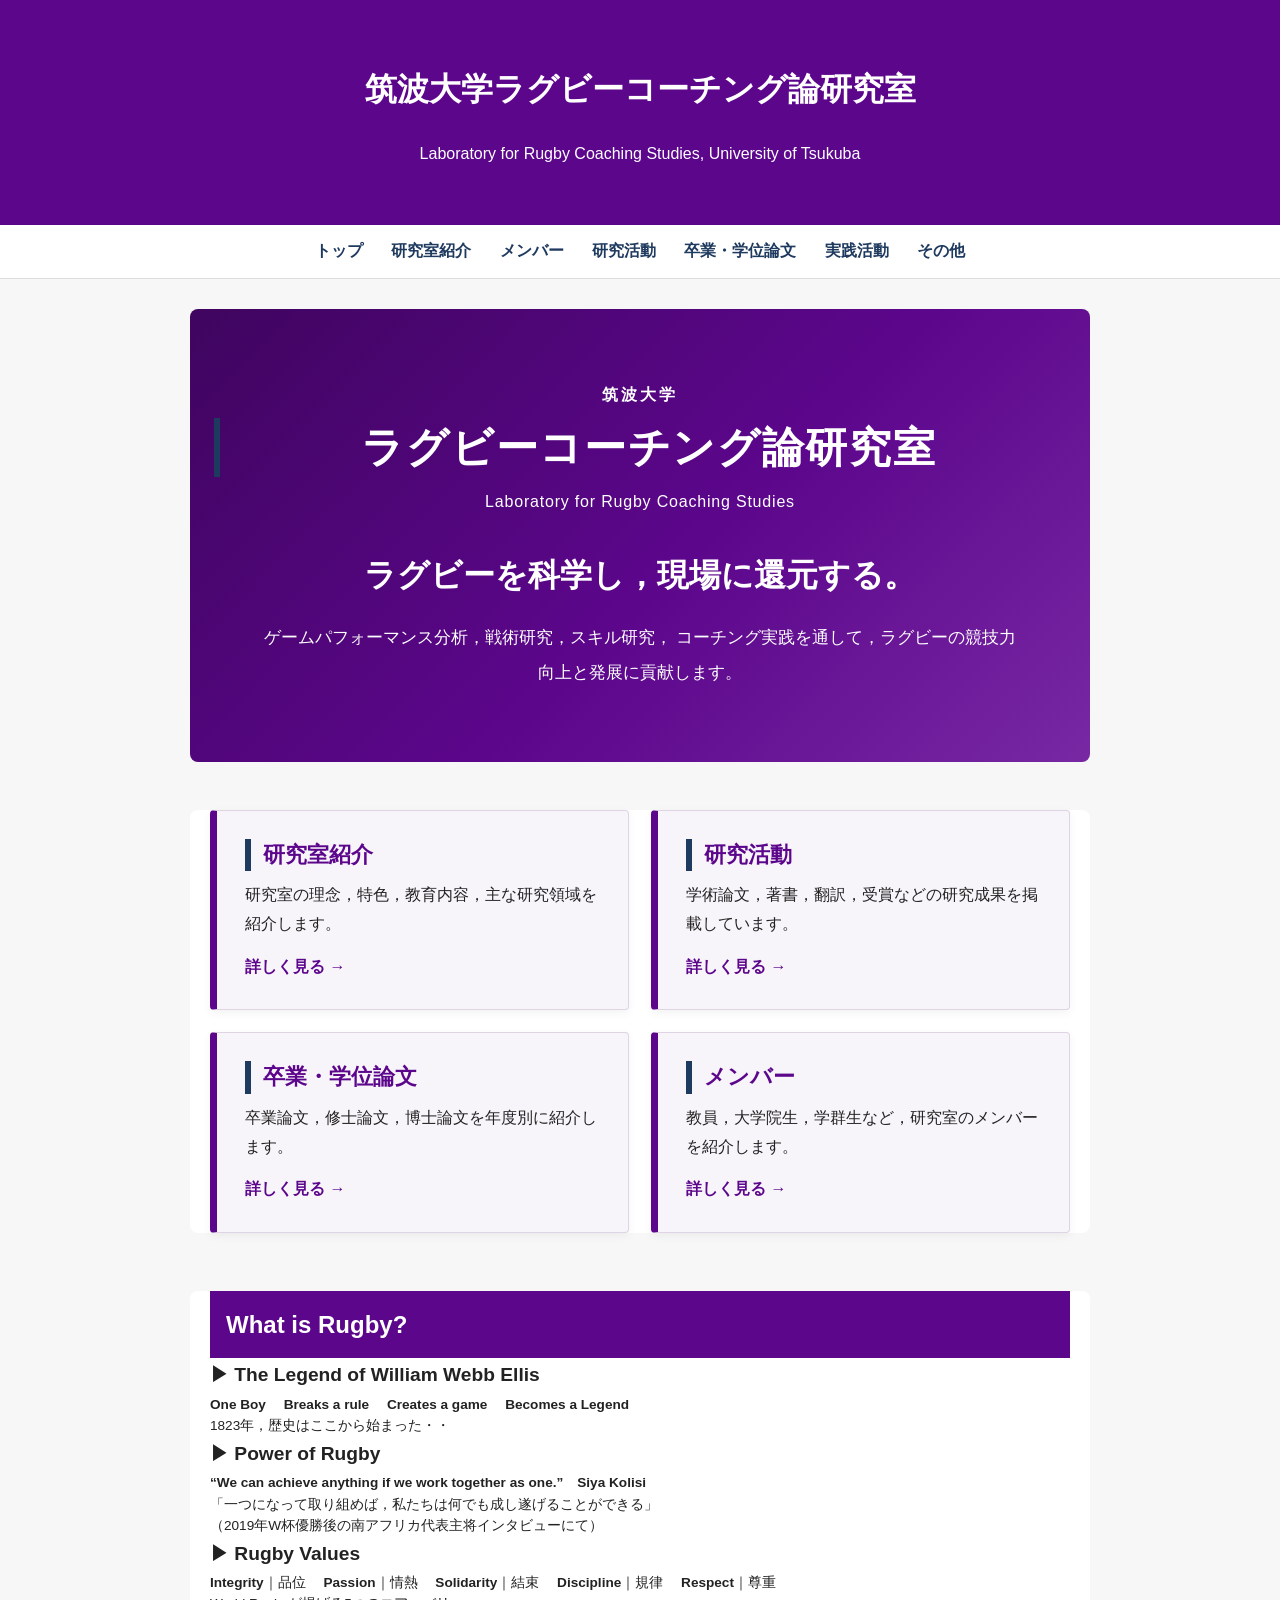
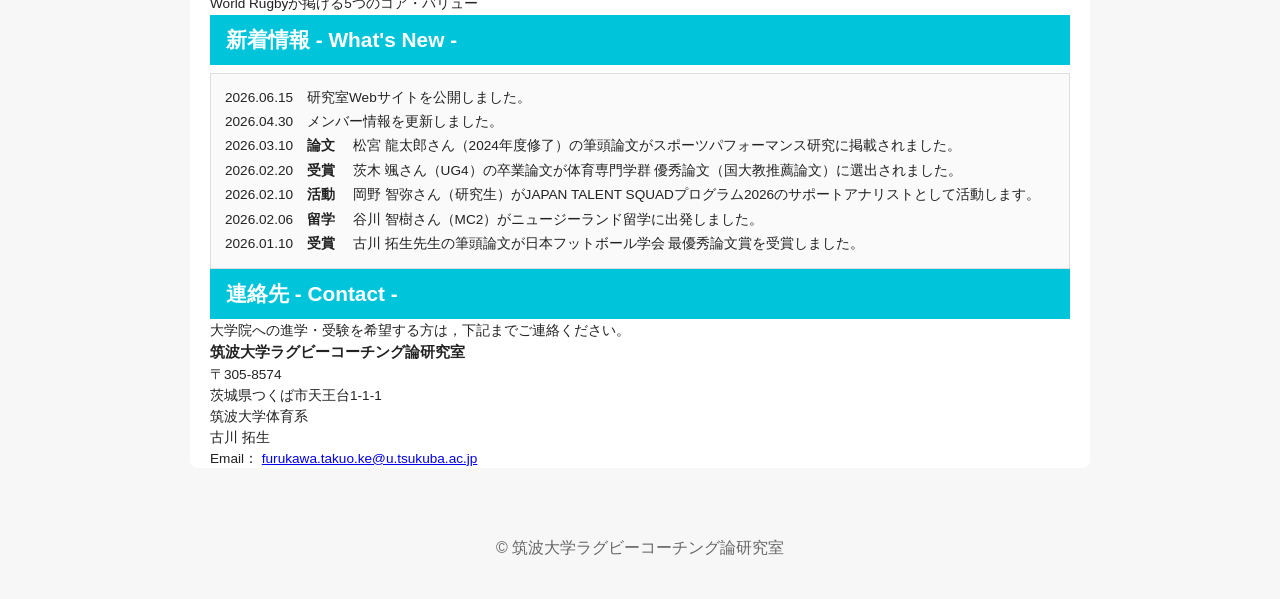
==== index.html @ 2283a502 "Update index.html" ====
<!DOCTYPE html>
<html lang="ja">
<head>
  <meta charset="UTF-8">

  <meta name="viewport" content="width=device-width, initial-scale=1.0">

  <meta
    name="description"
    content="筑波大学ラグビーコーチング論研究室のWebサイトです。ラグビーのゲームパフォーマンス分析，戦術研究，スキル研究，コーチング実践に取り組んでいます。"
  >

  <title>筑波大学ラグビーコーチング論研究室</title>

  <link rel="stylesheet" href="style.css">

  <style>
    html {
      scroll-behavior: smooth;
    }

    body {
      overflow-x: hidden;
    }

    /* トップページ冒頭 */
    .hero {
      margin: 0;
      padding: 72px 24px;
      color: #ffffff;
      text-align: center;
      background:
        linear-gradient(
          135deg,
          #3f055f 0%,
          #5c068c 55%,
          #7828a3 100%
        );
    }

    .hero-inner {
      max-width: 920px;
      margin: 0 auto;
    }

    .hero-university {
      margin: 0 0 8px;
      font-size: 1rem;
      font-weight: bold;
      letter-spacing: 0.18em;
    }

    .hero-title {
      margin: 0;
      color: #ffffff;
      font-size: 2.65rem;
      line-height: 1.4;
      letter-spacing: 0.04em;
    }

    .hero-en {
      margin: 12px 0 36px;
      font-size: 1rem;
      line-height: 1.6;
      letter-spacing: 0.05em;
    }

    .hero-catch {
      margin: 0 0 20px;
      font-size: 2rem;
      font-weight: bold;
      line-height: 1.55;
    }

    .hero-description {
      max-width: 760px;
      margin: 0 auto;
      font-size: 1.08rem;
      line-height: 2;
    }

    /* 主要ページへの入口 */
    .top-links {
      display: grid;
      grid-template-columns: repeat(2, 1fr);
      gap: 22px;
      max-width: 1000px;
      margin: 48px auto 58px;
      padding: 0 20px;
    }

    .top-card {
      display: block;
      padding: 28px;
      color: #222222;
      text-decoration: none;
      background: #f8f5fa;
      border: 1px solid #ded4e4;
      border-left: 7px solid #5c068c;
      border-radius: 4px;
      box-shadow: 0 3px 10px rgba(0, 0, 0, 0.05);
      transition:
        transform 0.2s ease,
        box-shadow 0.2s ease,
        background 0.2s ease;
    }

    .top-card:hover,
    .top-card:focus {
      background: #ffffff;
      transform: translateY(-4px);
      box-shadow: 0 8px 20px rgba(0, 0, 0, 0.12);
    }

    .top-card h2 {
      margin: 0 0 10px;
      color: #5c068c;
      font-size: 1.35rem;
      line-height: 1.5;
    }

    .top-card p {
      margin: 0;
      line-height: 1.8;
    }

    .top-card-arrow {
      display: inline-block;
      margin-top: 14px;
      color: #5c068c;
      font-weight: bold;
    }

    /* トップページ本文 */
    .home-content {
      max-width: 1100px;
      margin: 0 auto;
      padding: 0 20px;
    }

    .home-content .member-profile p,
    .news-item {
      overflow-wrap: anywhere;
      word-break: normal;
    }

    /* スマートフォン表示 */
    @media (max-width: 768px) {
      .hero {
        padding: 50px 18px;
      }

      .hero-university {
        font-size: 0.95rem;
      }

      .hero-title {
        font-size: 1.85rem;
      }

      .hero-en {
        margin-bottom: 28px;
        font-size: 0.9rem;
      }

      .hero-catch {
        font-size: 1.5rem;
      }

      .hero-description {
        font-size: 1rem;
        line-height: 1.9;
        text-align: left;
      }

      .top-links {
        grid-template-columns: 1fr;
        gap: 15px;
        margin: 32px auto 45px;
        padding: 0 15px;
      }

      .top-card {
        padding: 22px 20px;
      }

      .top-card h2 {
        font-size: 1.25rem;
      }

      .home-content {
        padding: 0 15px;
      }

      nav {
        display: flex;
        flex-wrap: wrap;
        justify-content: center;
      }

      nav a {
        box-sizing: border-box;
        padding: 10px 12px;
      }

      .member-profile {
        box-sizing: border-box;
        max-width: 100%;
      }

      .news-scroll {
        box-sizing: border-box;
        max-width: 100%;
      }
    }

    @media (max-width: 480px) {
      .hero {
        padding: 42px 16px;
      }

      .hero-title {
        font-size: 1.55rem;
      }

      .hero-catch {
        font-size: 1.3rem;
      }

      .hero-description {
        font-size: 0.98rem;
      }

      header h1 {
        font-size: 1.4rem;
      }

      header p {
        font-size: 0.85rem;
      }

      nav a {
        width: 50%;
        padding: 11px 5px;
        text-align: center;
      }
    }
  </style>
</head>

<body>
  <header>
    <h1>筑波大学ラグビーコーチング論研究室</h1>
    <p>Laboratory for Rugby Coaching Studies, University of Tsukuba</p>
  </header>

  <nav aria-label="メインナビゲーション">
    <a href="index.html">トップ</a>
    <a href="about.html">研究室紹介</a>
    <a href="members.html">メンバー</a>
    <a href="publications.html">研究活動</a>
    <a href="theses.html">卒業・学位論文</a>
    <a href="practice.html">実践活動</a>
    <a href="others.html">その他</a>
  </nav>

  <main>
    <!-- トップページのメインエリア -->
    <section class="hero">
      <div class="hero-inner">
        <p class="hero-university">筑波大学</p>

        <h2 class="hero-title">
          ラグビーコーチング論研究室
        </h2>

        <p class="hero-en">
          Laboratory for Rugby Coaching Studies
        </p>

        <p class="hero-catch">
          ラグビーを科学し，現場に還元する。
        </p>

        <p class="hero-description">
          ゲームパフォーマンス分析，戦術研究，スキル研究，
          コーチング実践を通して，ラグビーの競技力向上と発展に貢献します。
        </p>
      </div>
    </section>

    <!-- 主要ページへの入口 -->
    <section class="top-links" aria-label="主要ページ">
      <a class="top-card" href="about.html">
        <h2>研究室紹介</h2>
        <p>
          研究室の理念，特色，教育内容，主な研究領域を紹介します。
        </p>
        <span class="top-card-arrow">詳しく見る →</span>
      </a>

      <a class="top-card" href="publications.html">
        <h2>研究活動</h2>
        <p>
          学術論文，著書，翻訳，受賞などの研究成果を掲載しています。
        </p>
        <span class="top-card-arrow">詳しく見る →</span>
      </a>

      <a class="top-card" href="theses.html">
        <h2>卒業・学位論文</h2>
        <p>
          卒業論文，修士論文，博士論文を年度別に紹介します。
        </p>
        <span class="top-card-arrow">詳しく見る →</span>
      </a>

      <a class="top-card" href="members.html">
        <h2>メンバー</h2>
        <p>
          教員，大学院生，学群生など，研究室のメンバーを紹介します。
        </p>
        <span class="top-card-arrow">詳しく見る →</span>
      </a>
    </section>

    <section class="home-content">
      <p class="tagline-classicpurple">What is Rugby?</p>

      <p class="tagline">▶︎ The Legend of William Webb Ellis</p>

      <div class="member-profile">
        <p>
          <span class="bold-text">One Boy</span>　
          <span class="bold-text">Breaks a rule</span>　
          <span class="bold-text">Creates a game</span>　
          <span class="bold-text">Becomes a Legend</span>
        </p>

        <p>1823年，歴史はここから始まった・・</p>
      </div>

      <p class="tagline">▶︎ Power of Rugby</p>

      <div class="member-profile">
        <p>
          <span class="bold-text">
            “We can achieve anything if we work together as one.”　Siya Kolisi
          </span>
        </p>

        <p>
          「一つになって取り組めば，私たちは何でも成し遂げることができる」
        </p>

        <p>
          （2019年W杯優勝後の南アフリカ代表主将インタビューにて）
        </p>
      </div>

      <p class="tagline">▶︎ Rugby Values</p>

      <div class="member-profile">
        <p>
          <span class="bold-text">Integrity</span>｜品位　
          <span class="bold-text">Passion</span>｜情熱　
          <span class="bold-text">Solidarity</span>｜結束　
          <span class="bold-text">Discipline</span>｜規律　
          <span class="bold-text">Respect</span>｜尊重
        </p>

        <p>World Rugbyが掲げる5つのコア・バリュー</p>
      </div>

      <p class="tagline-futureblue">
        新着情報 - What's New -
      </p>

      <div class="news-scroll">
        <p class="news-item">
          2026.06.15　研究室Webサイトを公開しました。
        </p>

        <p class="news-item">
          2026.04.30　メンバー情報を更新しました。
        </p>

        <p class="news-item">
          2026.03.10　<span class="bold-text">論文</span>　
          松宮 龍太郎さん（2024年度修了）の筆頭論文がスポーツパフォーマンス研究に掲載されました。
        </p>

        <p class="news-item">
          2026.02.20　<span class="bold-text">受賞</span>　
          茨木 颯さん（UG4）の卒業論文が体育専門学群 優秀論文（国大教推薦論文）に選出されました。
        </p>

        <p class="news-item">
          2026.02.10　<span class="bold-text">活動</span>　
          岡野 智弥さん（研究生）がJAPAN TALENT SQUADプログラム2026のサポートアナリストとして活動します。
        </p>

        <p class="news-item">
          2026.02.06　<span class="bold-text">留学</span>　
          谷川 智樹さん（MC2）がニュージーランド留学に出発しました。
        </p>

        <p class="news-item">
          2026.01.10　<span class="bold-text">受賞</span>　
          古川 拓生先生の筆頭論文が日本フットボール学会 最優秀論文賞を受賞しました。
        </p>
      </div>

      <p class="tagline-futureblue">
        連絡先 - Contact -
      </p>

      <div class="member-profile">
        <p>
          大学院への進学・受験を希望する方は，下記までご連絡ください。
        </p>

        <p>
          <span class="large-bold-name">
            筑波大学ラグビーコーチング論研究室
          </span>
        </p>

        <p>〒305-8574</p>
        <p>茨城県つくば市天王台1-1-1</p>
        <p>筑波大学体育系</p>
        <p>古川 拓生</p>

        <p>
          Email：
          <a href="mailto:furukawa.takuo.ke@u.tsukuba.ac.jp">
            furukawa.takuo.ke@u.tsukuba.ac.jp
          </a>
        </p>
      </div>
    </section>
  </main>

  <footer>
    <p>&copy; 筑波大学ラグビーコーチング論研究室</p>
  </footer>
</body>
</html>
---- style.css ----
body {
  margin: 0;
  font-family: "Helvetica Neue", Arial, sans-serif;
  line-height: 1.8;
  color: #222;
  background: #f7f7f7;
}

header {
  background: #5C068C;
  color: white;
  padding: 40px 20px;
  text-align: center;
}

nav {
  background: #ffffff;
  padding: 12px;
  text-align: center;
  border-bottom: 1px solid #ddd;
}

nav a {
  margin: 0 12px;
  color: #1f3a5f;
  text-decoration: none;
  font-weight: bold;
}

main {
  max-width: 900px;
  margin: 30px auto;
  padding: 0 20px;
}

section {
  background: white;
  margin-bottom: 24px;
  padding: 24px;
  border-radius: 8px;
}

h2 {
  border-left: 6px solid #1f3a5f;
  padding-left: 12px;
}

.tagline-classicpurple {
  text-align: left;
  margin-top: 0;
  margin-bottom: 0px;
  padding: 12px 16px;
  background: #5C068C;
  color: white;
  font-size: 1.5em;
  font-weight: bold;
}

footer {
  text-align: center;
  padding: 20px;
  color: #666;
}

footer {
  text-align: center;
  padding: 20px;
  color: #666;
}

.large-text {
  font-size: 1.2em;
}

.bold-text {
  font-size: 1.0em;
  font-weight: bold;
}

.bold-text-blue {
  font-size: 1.0em;
  font-weight: bold;
  color: blue;
}

.large-bold-text {
  font-size: 1.3em;
  font-weight: bold;
}

.large-bold-name {
  font-size: 1.1em;
  font-weight: bold;
}

.left-align {
  text-align: left;
}

.tagline {
  text-align: left;
  margin-top: 0;
  margin-bottom: 0px;
  font-size: 1.2em;
  font-weight: bold;
}
.tagline-name {
  text-align: left;
  margin-top: 0;
  margin-bottom: 0px;
  font-size: 1.1em;
  font-weight: bold;
}
.tagline-futureblue {
  text-align: left;
  margin-top: 0;
  margin-bottom: 0px;
  padding: 6px 16px;
  background: #00C4D9;
  color: white;
  font-size: 1.3em;
  font-weight: bold;
}

.member-profile {
  font-size: 0.85em;
}

.member-profile p {
  margin-top: 2px;
  margin-bottom: 2px;
  line-height: 1.4;
}

```css
.news-list {
  margin-top: 10px;
  margin-bottom: 20px;
}

.news-item {
  margin-top: 4px;
  margin-bottom: 4px;
  line-height: 1.5;
  font-size: 0.9em;
}

.news-scroll {
  max-height: 180px;
  overflow-y: auto;
  border: 1px solid #ddd;
  padding: 10px 14px;
  background: #fafafa;
  margin-top: 8px;
}

.news-scroll .news-item {
  font-size: 0.85em;
}

.recommend-star {
  color: #00C4D9;
  font-weight: bold;
}

.page-links {
  margin: 18px 0 24px 0;
  padding: 12px 16px;
  background: #f4f4f4;
  border-left: 6px solid #5C068C;
}

.page-links a {
  display: inline-block;
  margin-right: 18px;
  margin-bottom: 6px;
  color: #5C068C;
  font-weight: bold;
  text-decoration: none;
}

.page-links a:hover {
  text-decoration: underline;
}
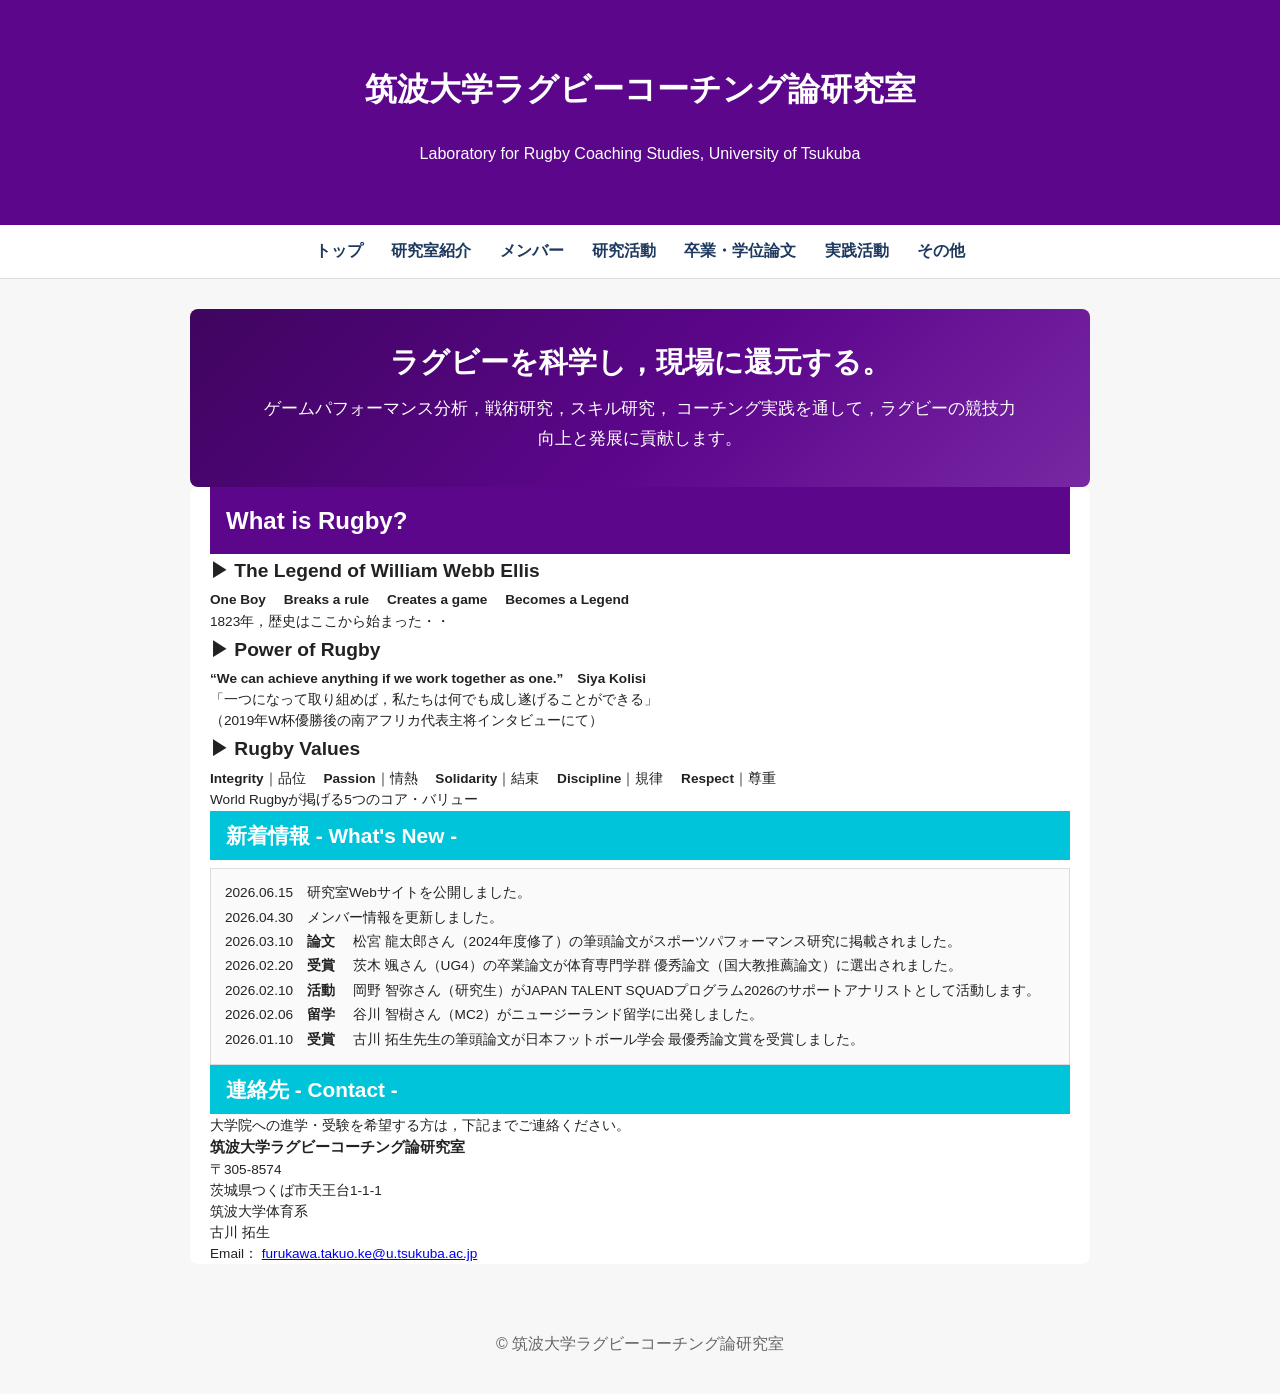
==== commit 651e06f0: "Update index.html" ====
--- a/index.html
+++ b/index.html
@@ -2,7 +2,6 @@
 <html lang="ja">
 <head>
   <meta charset="UTF-8">
-
   <meta name="viewport" content="width=device-width, initial-scale=1.0">
 
   <meta
@@ -23,115 +22,39 @@
       overflow-x: hidden;
     }
 
-    /* トップページ冒頭 */
+    /* トップページのキャッチコピー */
     .hero {
       margin: 0;
-      padding: 72px 24px;
+      padding: 32px 20px;
       color: #ffffff;
       text-align: center;
-      background:
-        linear-gradient(
-          135deg,
-          #3f055f 0%,
-          #5c068c 55%,
-          #7828a3 100%
-        );
+      background: linear-gradient(
+        135deg,
+        #3f055f 0%,
+        #5c068c 55%,
+        #7828a3 100%
+      );
     }
 
     .hero-inner {
-      max-width: 920px;
+      max-width: 900px;
       margin: 0 auto;
     }
 
-    .hero-university {
-      margin: 0 0 8px;
-      font-size: 1rem;
+    .hero-catch {
+      margin: 0 0 10px;
+      font-size: 1.8rem;
       font-weight: bold;
-      letter-spacing: 0.18em;
-    }
-
-    .hero-title {
-      margin: 0;
-      color: #ffffff;
-      font-size: 2.65rem;
-      line-height: 1.4;
-      letter-spacing: 0.04em;
-    }
-
-    .hero-en {
-      margin: 12px 0 36px;
-      font-size: 1rem;
-      line-height: 1.6;
-      letter-spacing: 0.05em;
-    }
-
-    .hero-catch {
-      margin: 0 0 20px;
-      font-size: 2rem;
-      font-weight: bold;
-      line-height: 1.55;
+      line-height: 1.5;
     }
 
     .hero-description {
       max-width: 760px;
       margin: 0 auto;
-      font-size: 1.08rem;
-      line-height: 2;
-    }
-
-    /* 主要ページへの入口 */
-    .top-links {
-      display: grid;
-      grid-template-columns: repeat(2, 1fr);
-      gap: 22px;
-      max-width: 1000px;
-      margin: 48px auto 58px;
-      padding: 0 20px;
-    }
-
-    .top-card {
-      display: block;
-      padding: 28px;
-      color: #222222;
-      text-decoration: none;
-      background: #f8f5fa;
-      border: 1px solid #ded4e4;
-      border-left: 7px solid #5c068c;
-      border-radius: 4px;
-      box-shadow: 0 3px 10px rgba(0, 0, 0, 0.05);
-      transition:
-        transform 0.2s ease,
-        box-shadow 0.2s ease,
-        background 0.2s ease;
-    }
-
-    .top-card:hover,
-    .top-card:focus {
-      background: #ffffff;
-      transform: translateY(-4px);
-      box-shadow: 0 8px 20px rgba(0, 0, 0, 0.12);
-    }
-
-    .top-card h2 {
-      margin: 0 0 10px;
-      color: #5c068c;
-      font-size: 1.35rem;
-      line-height: 1.5;
-    }
-
-    .top-card p {
-      margin: 0;
+      font-size: 1.05rem;
       line-height: 1.8;
     }
 
-    .top-card-arrow {
-      display: inline-block;
-      margin-top: 14px;
-      color: #5c068c;
-      font-weight: bold;
-    }
-
-    /* トップページ本文 */
     .home-content {
       max-width: 1100px;
       margin: 0 auto;
@@ -144,48 +67,18 @@
       word-break: normal;
     }
 
-    /* スマートフォン表示 */
     @media (max-width: 768px) {
       .hero {
-        padding: 50px 18px;
-      }
-
-      .hero-university {
-        font-size: 0.95rem;
-      }
-
-      .hero-title {
-        font-size: 1.85rem;
-      }
-
-      .hero-en {
-        margin-bottom: 28px;
-        font-size: 0.9rem;
+        padding: 26px 18px;
       }
 
       .hero-catch {
-        font-size: 1.5rem;
+        font-size: 1.45rem;
       }
 
       .hero-description {
         font-size: 1rem;
-        line-height: 1.9;
-        text-align: left;
-      }
-
-      .top-links {
-        grid-template-columns: 1fr;
-        gap: 15px;
-        margin: 32px auto 45px;
-        padding: 0 15px;
-      }
-
-      .top-card {
-        padding: 22px 20px;
-      }
-
-      .top-card h2 {
-        font-size: 1.25rem;
+        line-height: 1.7;
       }
 
       .home-content {
@@ -216,19 +109,16 @@
 
     @media (max-width: 480px) {
       .hero {
-        padding: 42px 16px;
-      }
-
-      .hero-title {
-        font-size: 1.55rem;
+        padding: 22px 15px;
       }
 
       .hero-catch {
-        font-size: 1.3rem;
+        font-size: 1.25rem;
       }
 
       .hero-description {
-        font-size: 0.98rem;
+        font-size: 0.95rem;
+        text-align: left;
       }
 
       header h1 {
@@ -265,19 +155,8 @@
   </nav>
 
   <main>
-    <!-- トップページのメインエリア -->
     <section class="hero">
       <div class="hero-inner">
-        <p class="hero-university">筑波大学</p>
-
-        <h2 class="hero-title">
-          ラグビーコーチング論研究室
-        </h2>
-
-        <p class="hero-en">
-          Laboratory for Rugby Coaching Studies
-        </p>
-
         <p class="hero-catch">
           ラグビーを科学し，現場に還元する。
         </p>
@@ -287,41 +166,6 @@
           コーチング実践を通して，ラグビーの競技力向上と発展に貢献します。
         </p>
       </div>
-    </section>
-
-    <!-- 主要ページへの入口 -->
-    <section class="top-links" aria-label="主要ページ">
-      <a class="top-card" href="about.html">
-        <h2>研究室紹介</h2>
-        <p>
-          研究室の理念，特色，教育内容，主な研究領域を紹介します。
-        </p>
-        <span class="top-card-arrow">詳しく見る →</span>
-      </a>
-
-      <a class="top-card" href="publications.html">
-        <h2>研究活動</h2>
-        <p>
-          学術論文，著書，翻訳，受賞などの研究成果を掲載しています。
-        </p>
-        <span class="top-card-arrow">詳しく見る →</span>
-      </a>
-
-      <a class="top-card" href="theses.html">
-        <h2>卒業・学位論文</h2>
-        <p>
-          卒業論文，修士論文，博士論文を年度別に紹介します。
-        </p>
-        <span class="top-card-arrow">詳しく見る →</span>
-      </a>
-
-      <a class="top-card" href="members.html">
-        <h2>メンバー</h2>
-        <p>
-          教員，大学院生，学群生など，研究室のメンバーを紹介します。
-        </p>
-        <span class="top-card-arrow">詳しく見る →</span>
-      </a>
     </section>
 
     <section class="home-content">
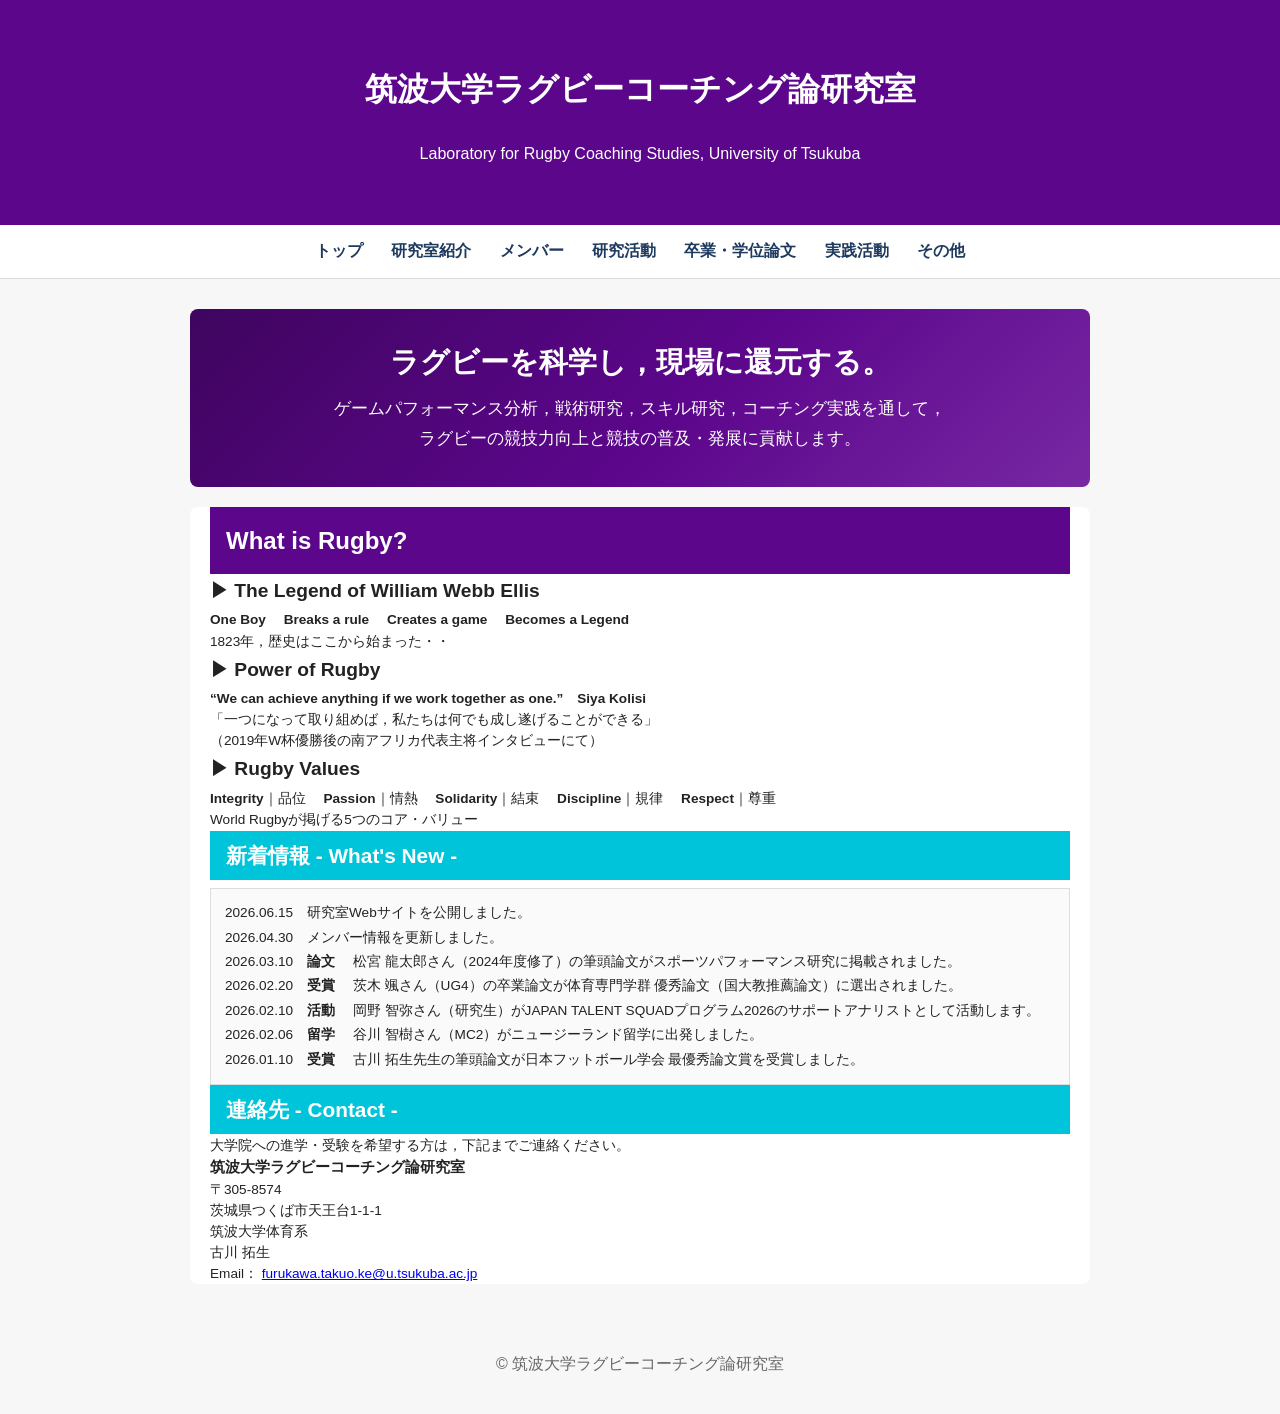
==== commit 30f7c47f: "Update index.html" ====
--- a/index.html
+++ b/index.html
@@ -24,7 +24,7 @@
 
     /* トップページのキャッチコピー */
     .hero {
-      margin: 0;
+      margin: 0 0 20px 0;
       padding: 32px 20px;
       color: #ffffff;
       text-align: center;
@@ -49,10 +49,14 @@
     }
 
     .hero-description {
-      max-width: 760px;
+      max-width: 820px;
       margin: 0 auto;
       font-size: 1.05rem;
       line-height: 1.8;
+    }
+
+    .pc-break {
+      display: inline;
     }
 
     .home-content {
@@ -69,6 +73,7 @@
 
     @media (max-width: 768px) {
       .hero {
+        margin-bottom: 18px;
         padding: 26px 18px;
       }
 
@@ -79,6 +84,10 @@
       .hero-description {
         font-size: 1rem;
         line-height: 1.7;
+      }
+
+      .pc-break {
+        display: none;
       }
 
       .home-content {
@@ -109,6 +118,7 @@
 
     @media (max-width: 480px) {
       .hero {
+        margin-bottom: 16px;
         padding: 22px 15px;
       }
 
@@ -162,8 +172,9 @@
         </p>
 
         <p class="hero-description">
-          ゲームパフォーマンス分析，戦術研究，スキル研究，
-          コーチング実践を通して，ラグビーの競技力向上と発展に貢献します。
+          ゲームパフォーマンス分析，戦術研究，スキル研究，コーチング実践を通して，
+          <span class="pc-break"><br></span>
+          ラグビーの競技力向上と競技の普及・発展に貢献します。
         </p>
       </div>
     </section>
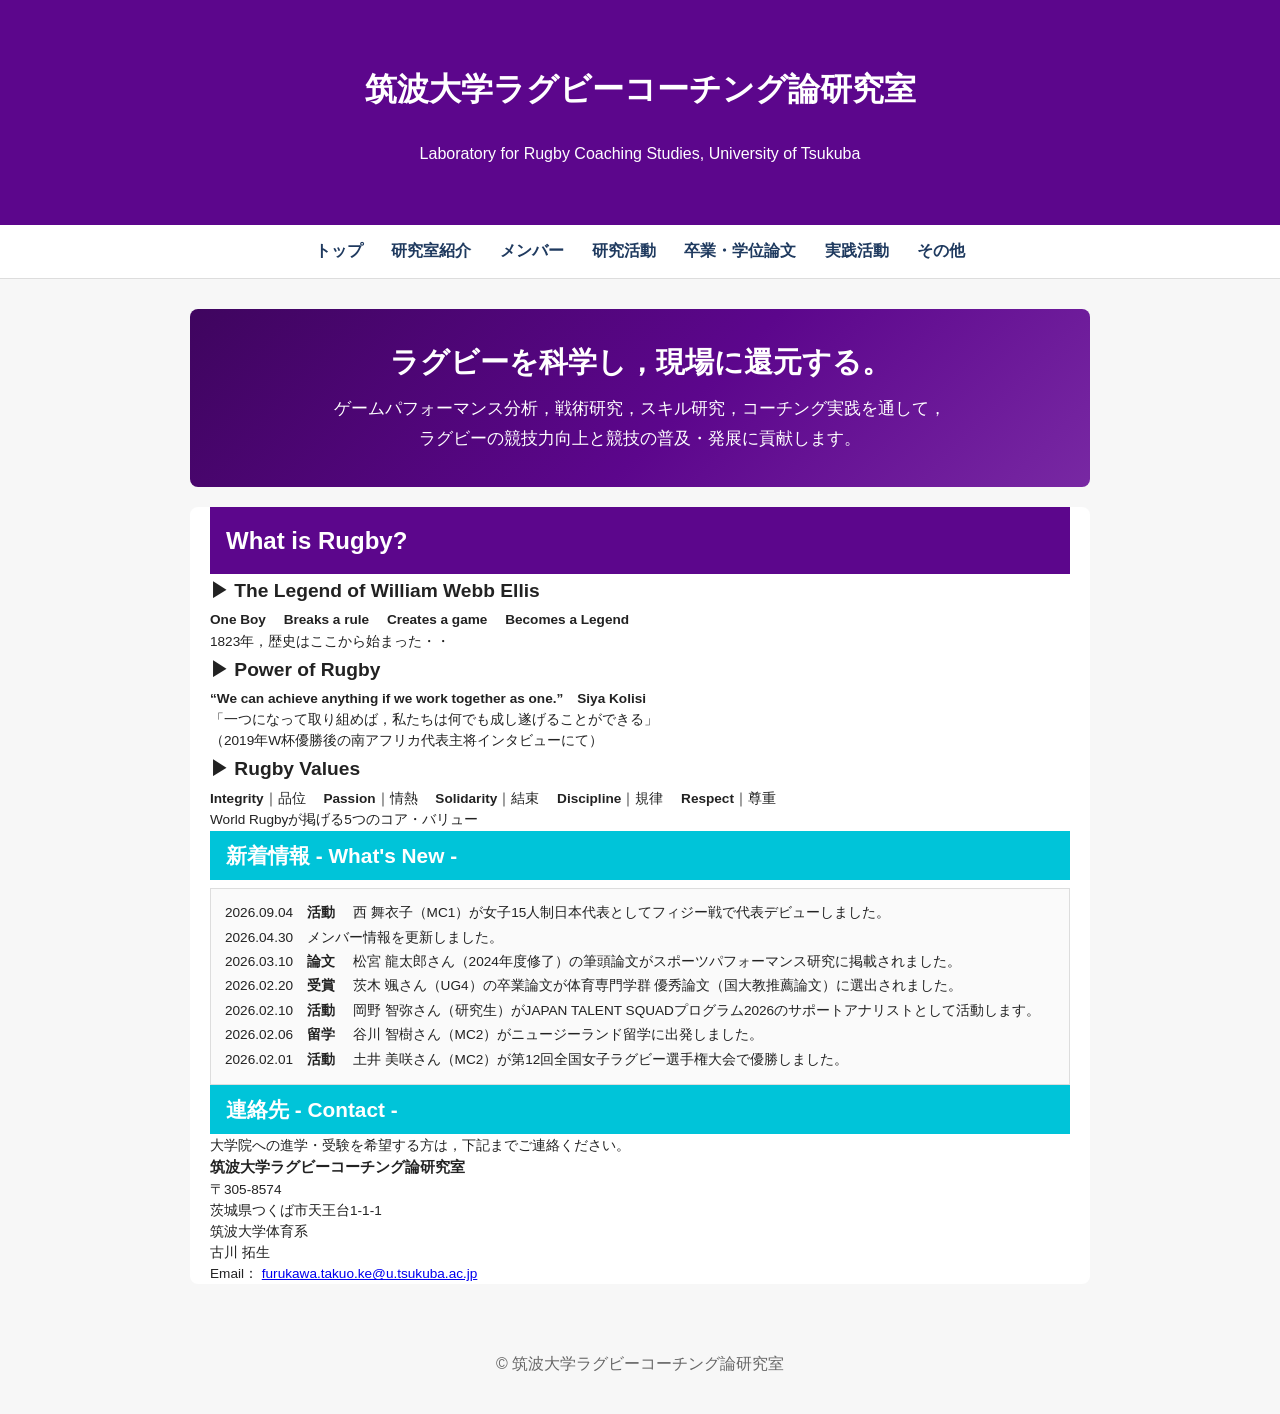
==== commit 06415bdb: "Update index.html" ====
--- a/index.html
+++ b/index.html
@@ -2,7 +2,6 @@
 <html lang="ja">
 <head>
   <meta charset="UTF-8">
-  <meta name="viewport" content="width=device-width, initial-scale=1.0">
 
   <meta
     name="description"
@@ -16,10 +15,6 @@
   <style>
     html {
       scroll-behavior: smooth;
-    }
-
-    body {
-      overflow-x: hidden;
     }
 
     /* トップページのキャッチコピー */
@@ -55,95 +50,10 @@
       line-height: 1.8;
     }
 
-    .pc-break {
-      display: inline;
-    }
-
     .home-content {
       max-width: 1100px;
       margin: 0 auto;
       padding: 0 20px;
-    }
-
-    .home-content .member-profile p,
-    .news-item {
-      overflow-wrap: anywhere;
-      word-break: normal;
-    }
-
-    @media (max-width: 768px) {
-      .hero {
-        margin-bottom: 18px;
-        padding: 26px 18px;
-      }
-
-      .hero-catch {
-        font-size: 1.45rem;
-      }
-
-      .hero-description {
-        font-size: 1rem;
-        line-height: 1.7;
-      }
-
-      .pc-break {
-        display: none;
-      }
-
-      .home-content {
-        padding: 0 15px;
-      }
-
-      nav {
-        display: flex;
-        flex-wrap: wrap;
-        justify-content: center;
-      }
-
-      nav a {
-        box-sizing: border-box;
-        padding: 10px 12px;
-      }
-
-      .member-profile {
-        box-sizing: border-box;
-        max-width: 100%;
-      }
-
-      .news-scroll {
-        box-sizing: border-box;
-        max-width: 100%;
-      }
-    }
-
-    @media (max-width: 480px) {
-      .hero {
-        margin-bottom: 16px;
-        padding: 22px 15px;
-      }
-
-      .hero-catch {
-        font-size: 1.25rem;
-      }
-
-      .hero-description {
-        font-size: 0.95rem;
-        text-align: left;
-      }
-
-      header h1 {
-        font-size: 1.4rem;
-      }
-
-      header p {
-        font-size: 0.85rem;
-      }
-
-      nav a {
-        width: 50%;
-        padding: 11px 5px;
-        text-align: center;
-      }
     }
   </style>
 </head>
@@ -154,7 +64,7 @@
     <p>Laboratory for Rugby Coaching Studies, University of Tsukuba</p>
   </header>
 
-  <nav aria-label="メインナビゲーション">
+  <nav>
     <a href="index.html">トップ</a>
     <a href="about.html">研究室紹介</a>
     <a href="members.html">メンバー</a>
@@ -172,8 +82,7 @@
         </p>
 
         <p class="hero-description">
-          ゲームパフォーマンス分析，戦術研究，スキル研究，コーチング実践を通して，
-          <span class="pc-break"><br></span>
+          ゲームパフォーマンス分析，戦術研究，スキル研究，コーチング実践を通して，<br>
           ラグビーの競技力向上と競技の普及・発展に貢献します。
         </p>
       </div>
@@ -233,7 +142,8 @@
 
       <div class="news-scroll">
         <p class="news-item">
-          2026.06.15　研究室Webサイトを公開しました。
+          2026.09.04　<span class="bold-text">活動</span>　
+          西 舞衣子（MC1）が女子15人制日本代表としてフィジー戦で代表デビューしました。
         </p>
 
         <p class="news-item">
@@ -261,8 +171,8 @@
         </p>
 
         <p class="news-item">
-          2026.01.10　<span class="bold-text">受賞</span>　
-          古川 拓生先生の筆頭論文が日本フットボール学会 最優秀論文賞を受賞しました。
+          2026.02.01　<span class="bold-text">活動</span>　
+土井 美咲さん（MC2）が第12回全国女子ラグビー選手権大会で優勝しました。
         </p>
       </div>
 
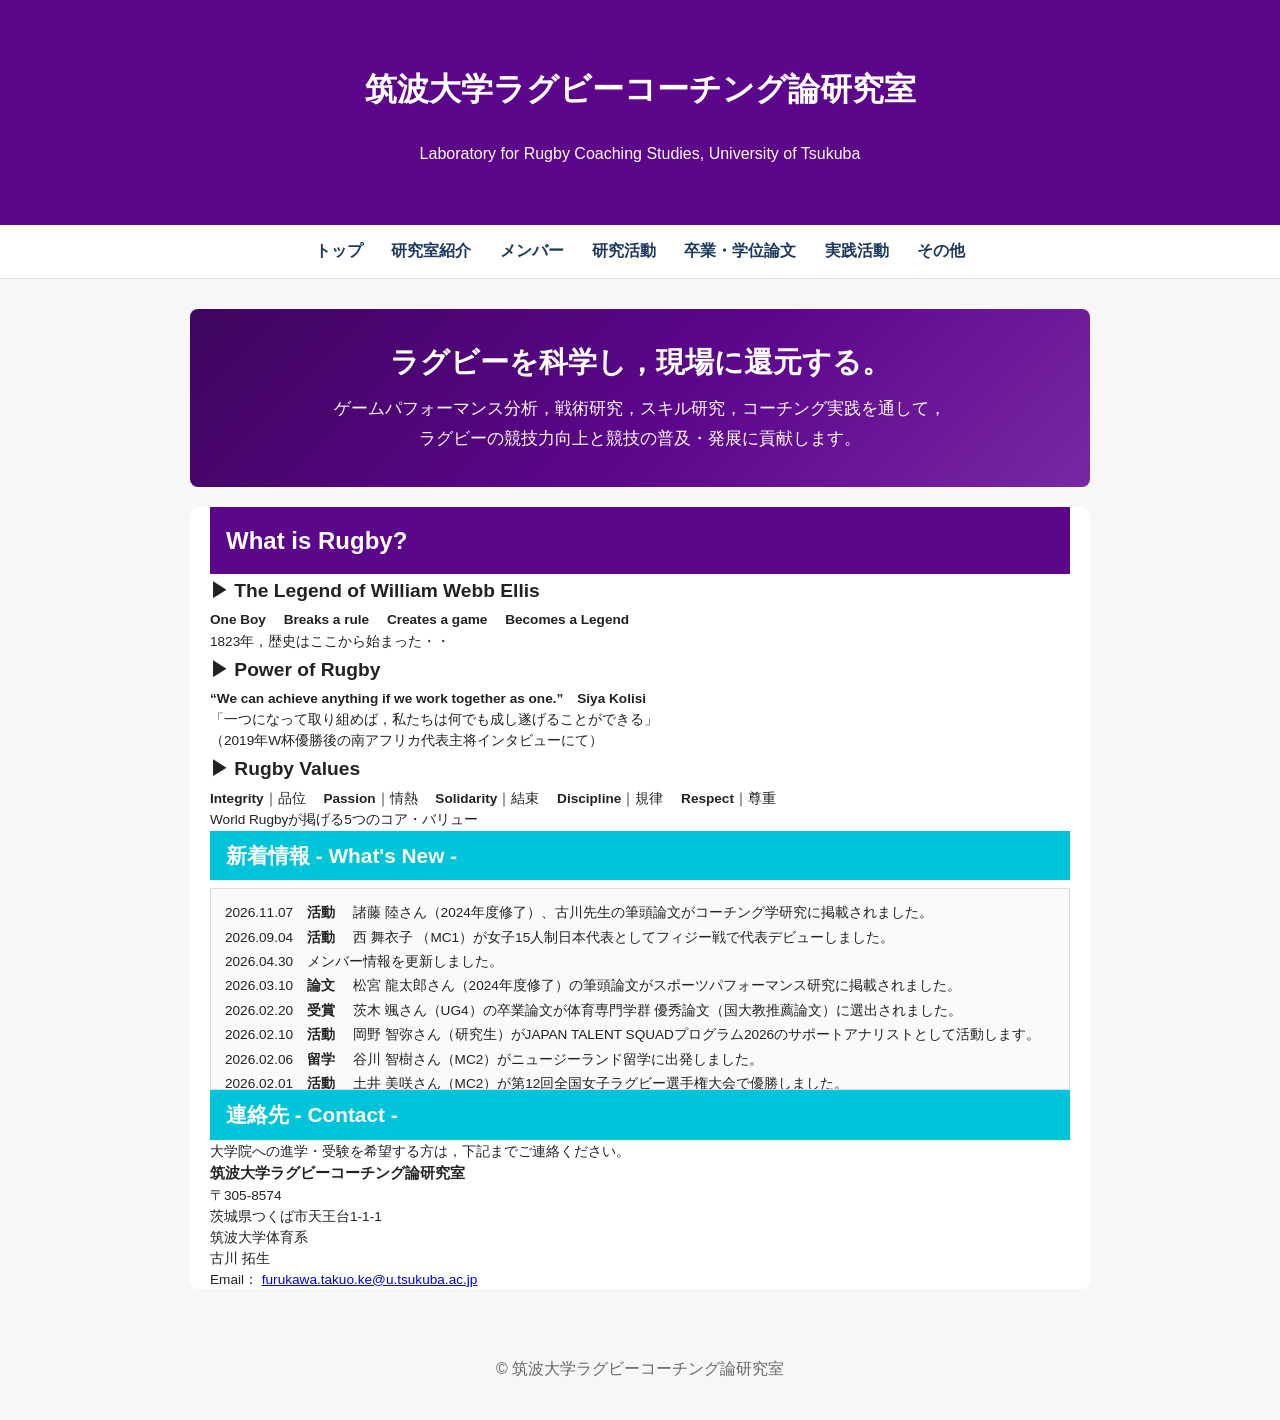
==== commit e7633a54: "Update index.html" ====
--- a/index.html
+++ b/index.html
@@ -142,8 +142,14 @@
 
       <div class="news-scroll">
         <p class="news-item">
+          2026.11.07　<span class="bold-text">活動</span>　
+          諸藤 陸さん（2024年度修了）、古川先生の筆頭論文がコーチング学研究に掲載されました。
+        </p>        
+        
+        <p class="news-item">
           2026.09.04　<span class="bold-text">活動</span>　
-          西 舞衣子（MC1）が女子15人制日本代表としてフィジー戦で代表デビューしました。
+          西 舞衣子
+          （MC1）が女子15人制日本代表としてフィジー戦で代表デビューしました。
         </p>
 
         <p class="news-item">
@@ -172,7 +178,7 @@
 
         <p class="news-item">
           2026.02.01　<span class="bold-text">活動</span>　
-土井 美咲さん（MC2）が第12回全国女子ラグビー選手権大会で優勝しました。
+          土井 美咲さん（MC2）が第12回全国女子ラグビー選手権大会で優勝しました。
         </p>
       </div>
 
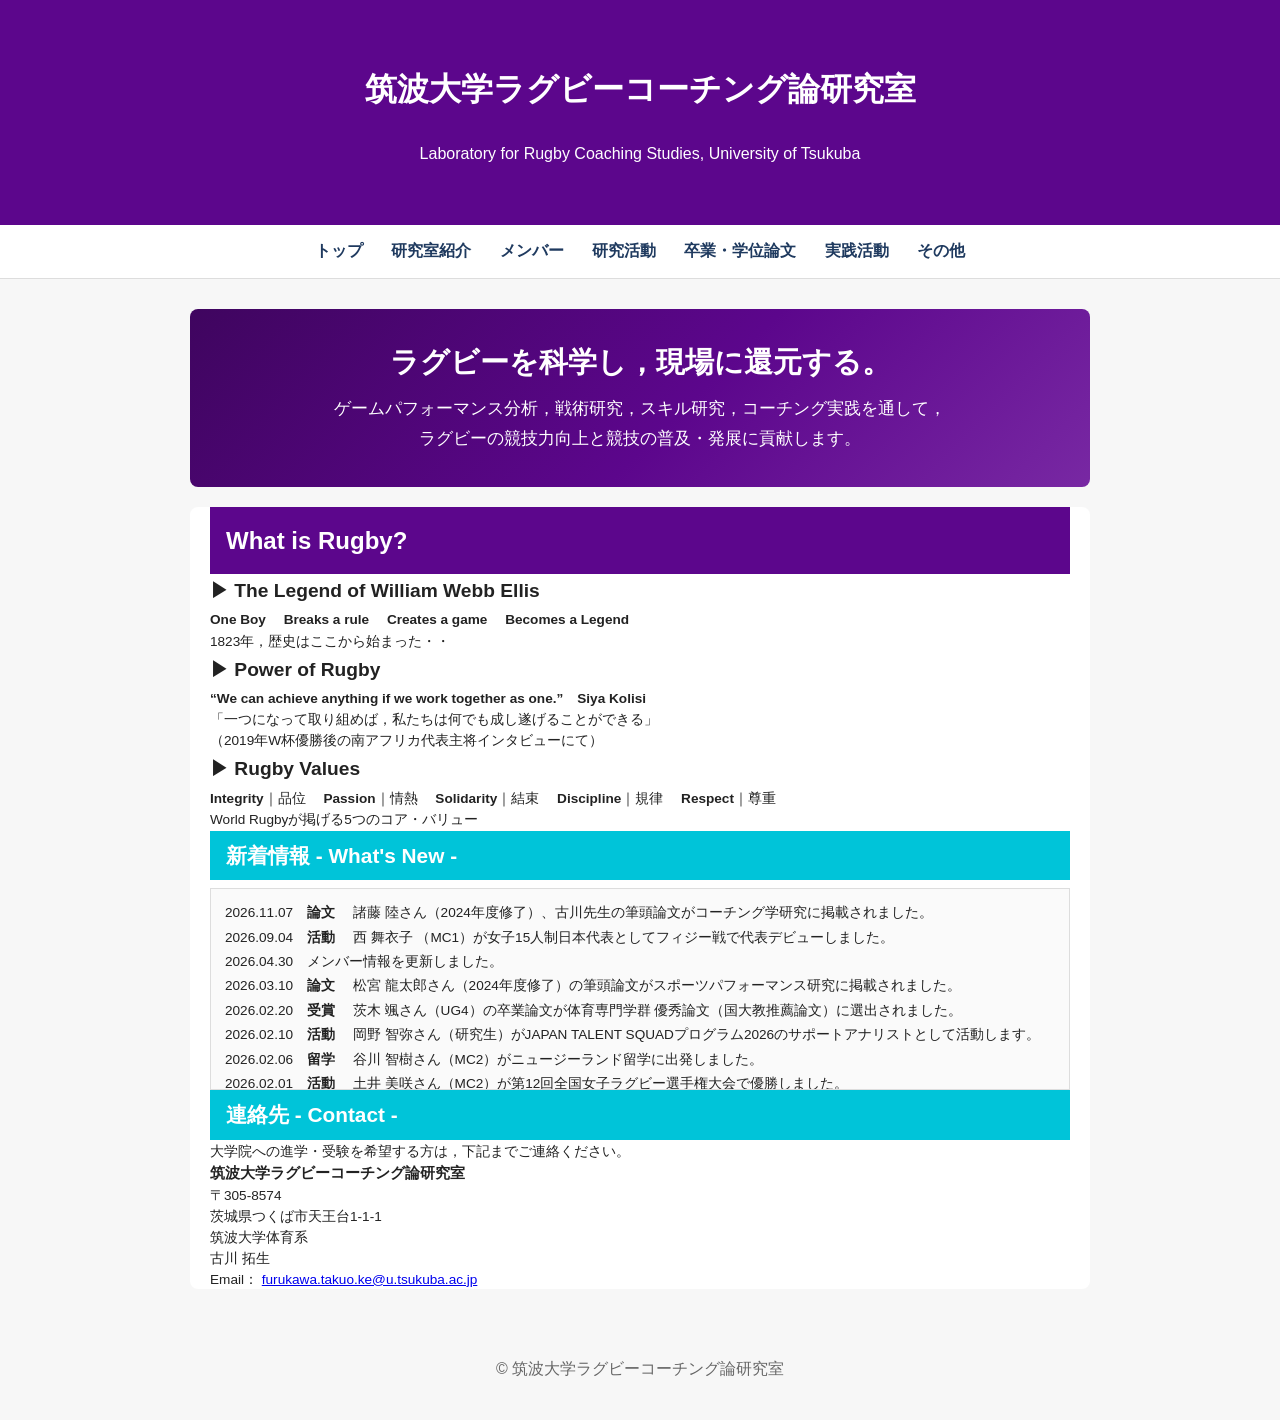
==== commit 188ea7d8: "Update index.html" ====
--- a/index.html
+++ b/index.html
@@ -142,7 +142,7 @@
 
       <div class="news-scroll">
         <p class="news-item">
-          2026.11.07　<span class="bold-text">活動</span>　
+          2026.11.07　<span class="bold-text">論文</span>　
           諸藤 陸さん（2024年度修了）、古川先生の筆頭論文がコーチング学研究に掲載されました。
         </p>        
         
